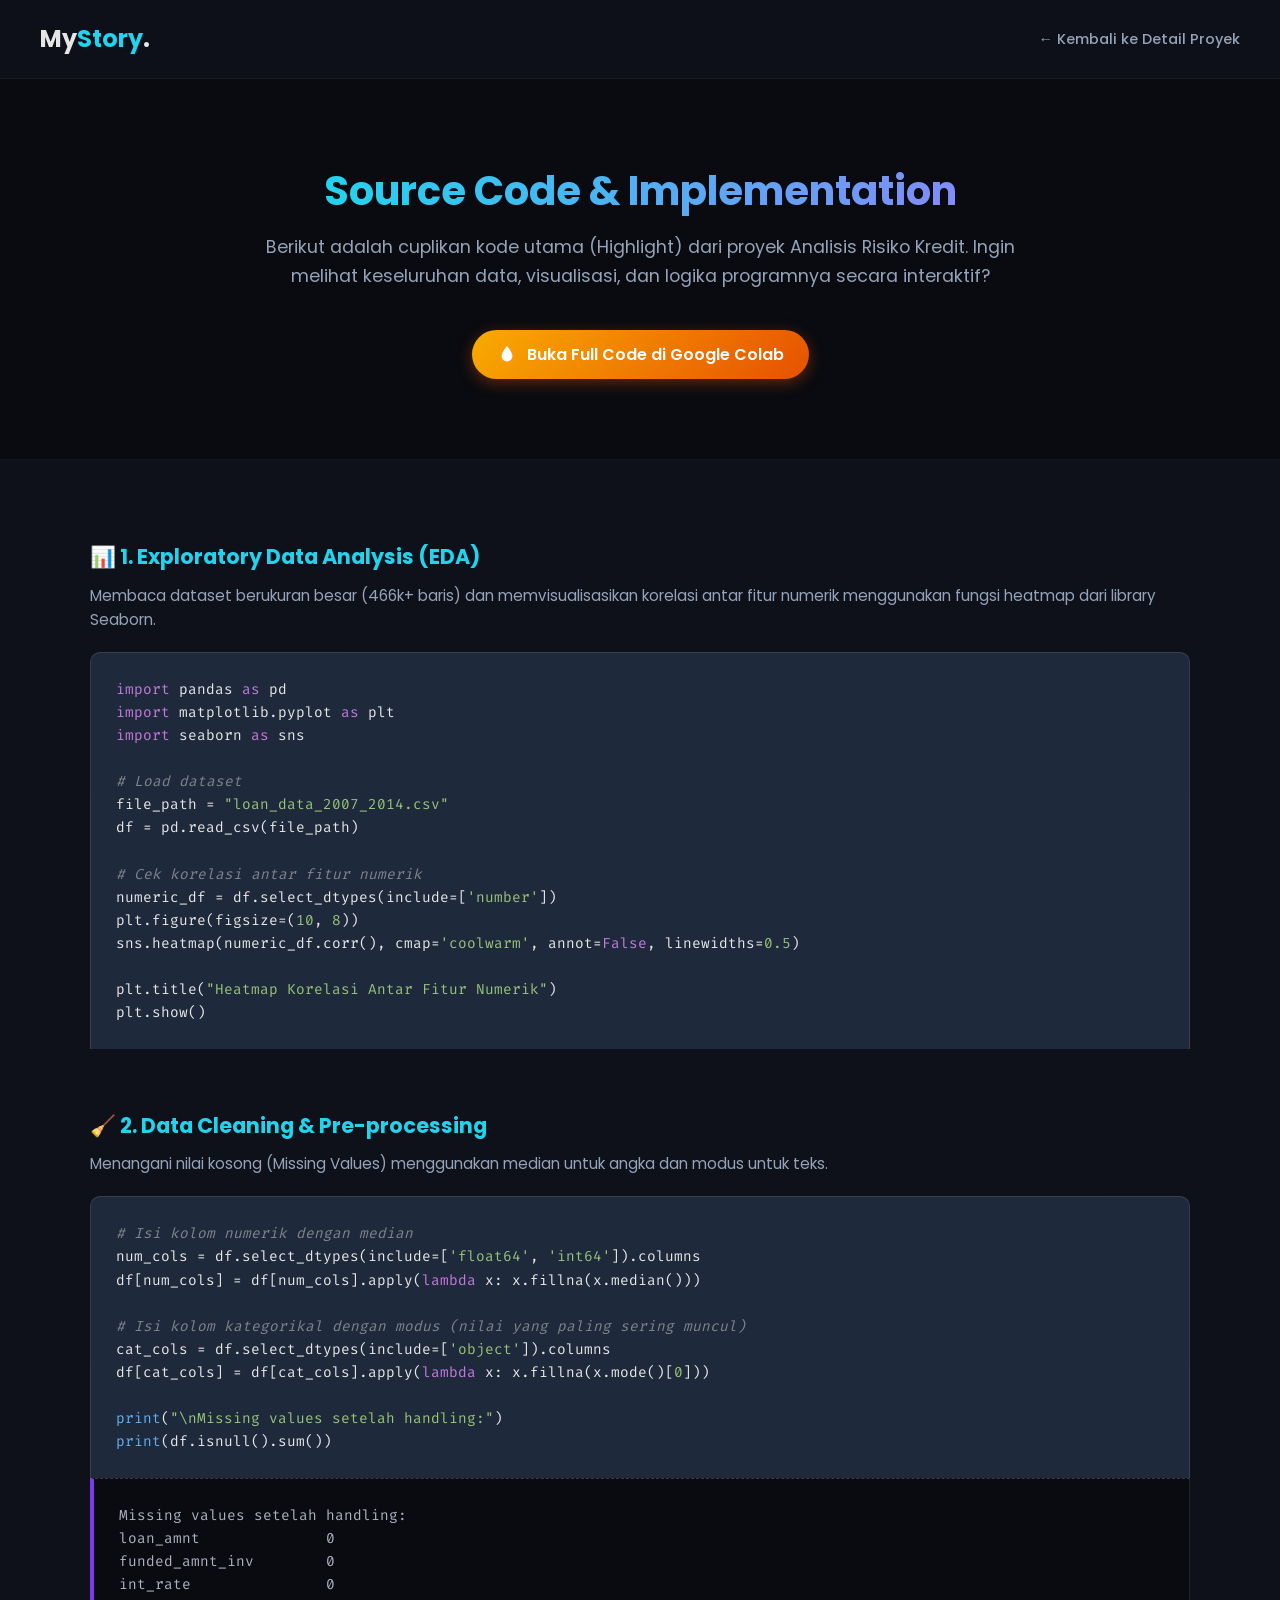
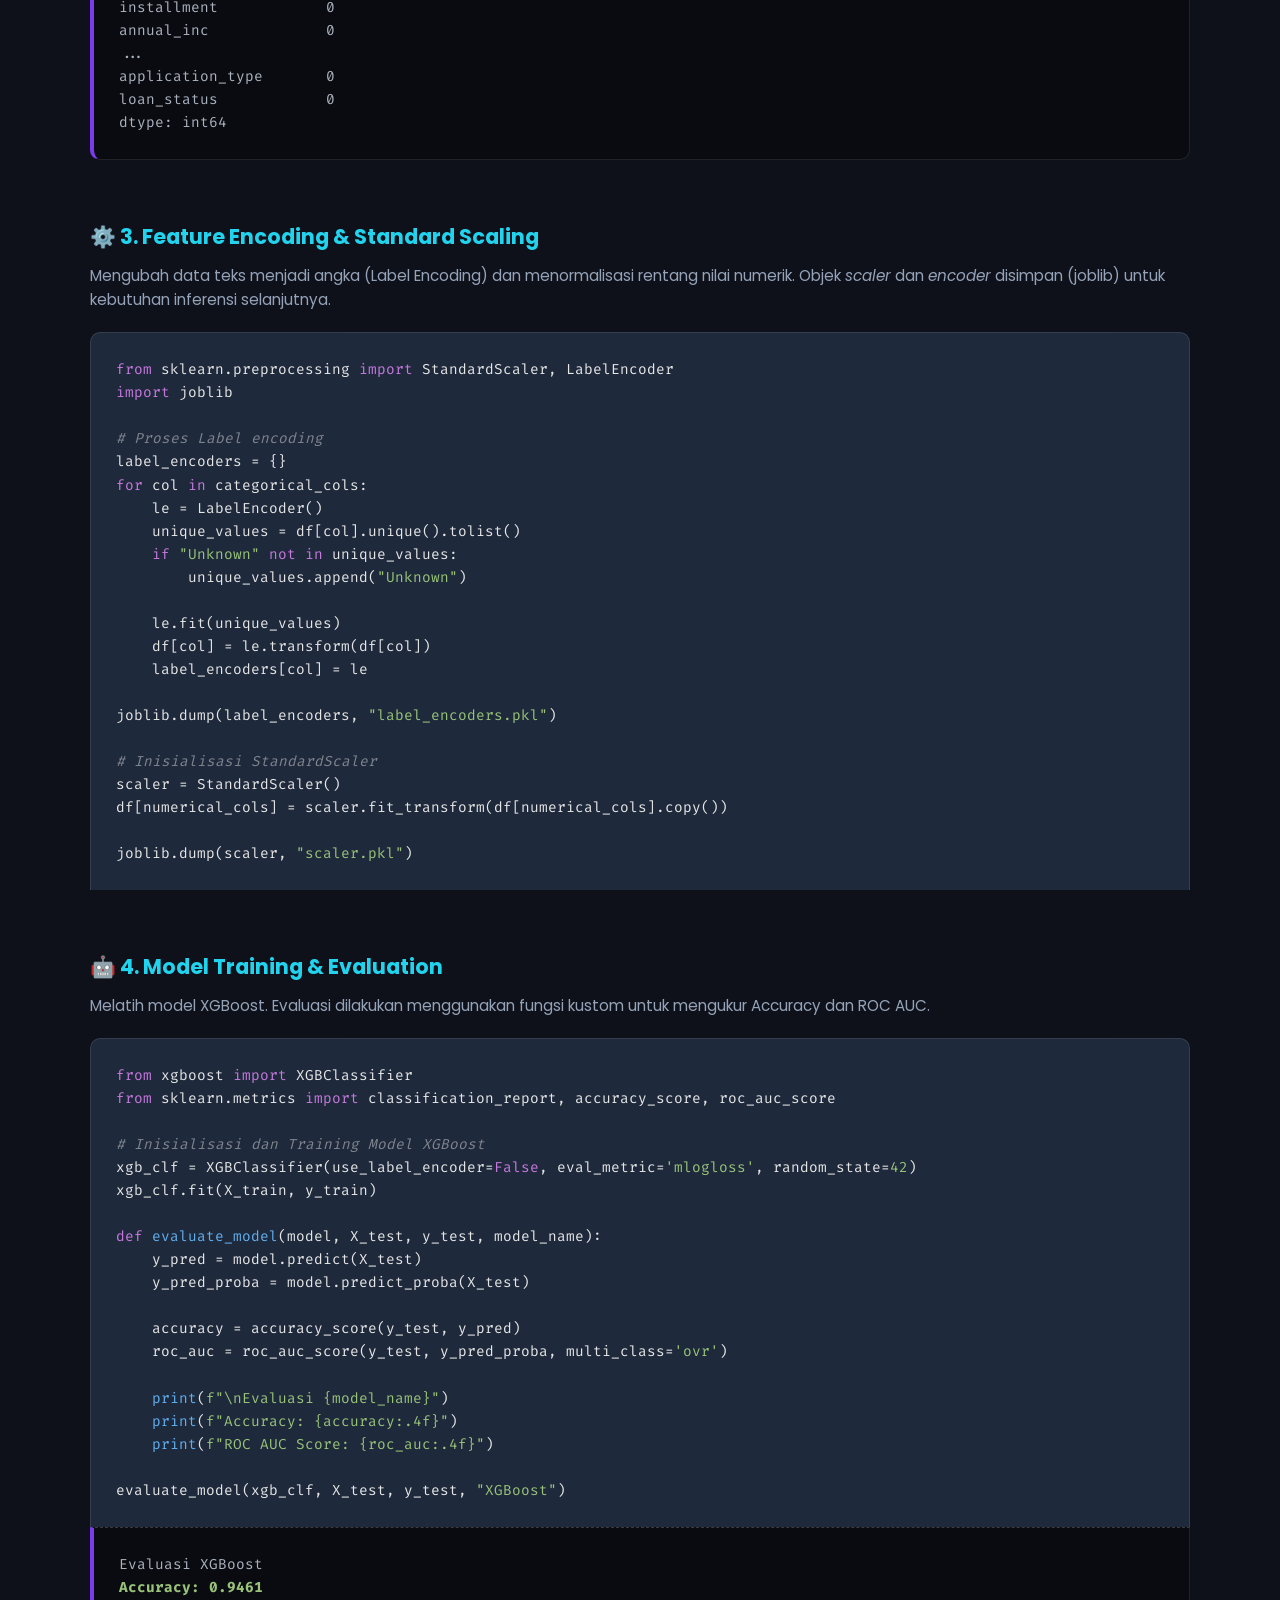
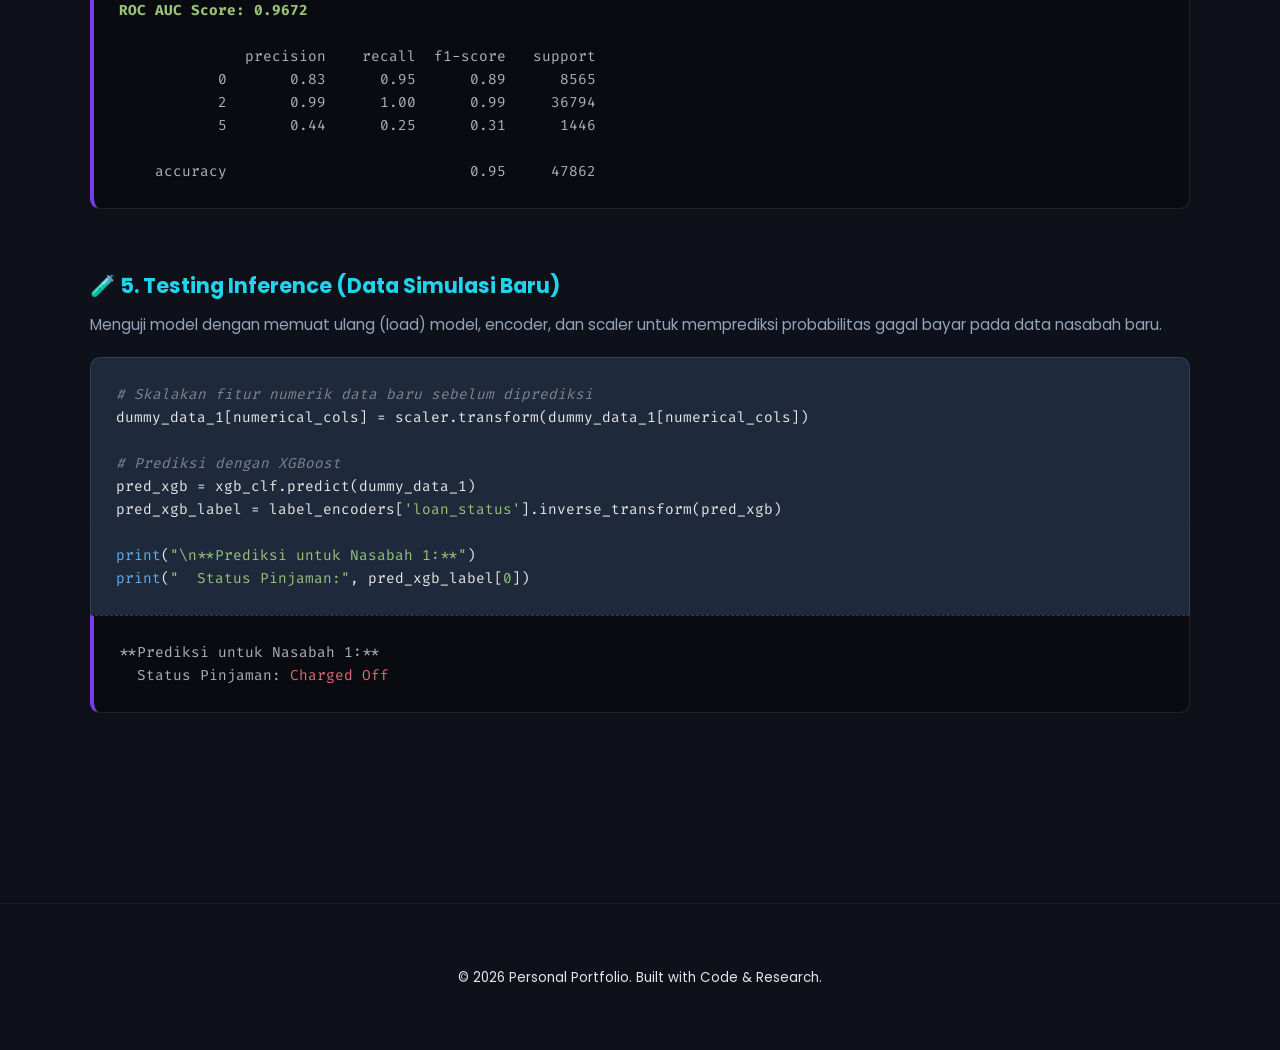
==== credit-risk-code.html @ fd3dce23 "Portofolio" ====
<!DOCTYPE html>
<html lang="id">
<head>
    <meta charset="UTF-8">
    <meta name="viewport" content="width=device-width, initial-scale=1.0">
    <title>Source Code - Credit Risk Analysis</title>
    <link rel="stylesheet" href="style.css">
    <link href="https://fonts.googleapis.com/css2?family=Poppins:wght@300;400;500;600;700&display=swap" rel="stylesheet">
    <link href="https://fonts.googleapis.com/css2?family=Fira+Code:wght@400;500&display=swap" rel="stylesheet">
    <style>
        /* CSS Khusus untuk Tampilan Kode & Output */
        .code-section { margin-bottom: 60px; }
        .code-section h3 { margin-bottom: 10px; color: var(--secondary); font-size: 1.3rem; display: flex; align-items: center; gap: 10px; }
        .code-desc { color: var(--text-muted); margin-bottom: 20px; font-size: 0.95rem; }
        
        .code-block {
            background-color: #1e293b;
            border-radius: 10px 10px 0 0;
            padding: 25px;
            overflow-x: auto;
            border: 1px solid rgba(255,255,255,0.1);
            border-bottom: none;
        }
        
        .output-block {
            background-color: #090b10;
            border-radius: 0 0 10px 10px;
            padding: 25px;
            overflow-x: auto;
            border: 1px solid rgba(255,255,255,0.1);
            border-top: 1px dashed rgba(255,255,255,0.2);
            border-left: 4px solid var(--primary);
        }

        pre { margin: 0; font-family: 'Fira Code', monospace; font-size: 0.9rem; line-height: 1.6; }
        code { font-family: inherit; }
        
        /* Pewarnaan Syntax */
        .keyword { color: #c678dd; } 
        .function { color: #61afef; } 
        .string { color: #98c379; } 
        .comment { color: #7f848e; font-style: italic; } 
        .method { color: #e5c07b; }
        .variable { color: #e06c75; }
        .output-text { color: #abb2bf; } 
        .output-highlight { color: #98c379; font-weight: bold; }

        /* Tombol Colab */
        .btn-colab {
            display: inline-flex;
            align-items: center;
            gap: 10px;
            background: linear-gradient(135deg, #f9ab00, #e65100);
            color: white;
            padding: 12px 25px;
            border-radius: 50px;
            font-weight: 600;
            margin-top: 20px;
            transition: 0.3s;
            box-shadow: 0 4px 15px rgba(230, 81, 0, 0.4);
        }
        .btn-colab:hover {
            transform: translateY(-3px);
            box-shadow: 0 6px 20px rgba(230, 81, 0, 0.6);
            color: white;
        }
    </style>
</head>
<body>

    <header class="navbar fade-in reveal">
        <div class="logo">My<span class="highlight">Story</span>.</div>
        <nav>
            <ul>
                <li><a href="credit-risk-detail.html">&larr; Kembali ke Detail Proyek</a></li>
            </ul>
        </nav>
    </header>

    <section class="section-padding bg-darker reveal" style="text-align: center; border-bottom: 1px solid rgba(255,255,255,0.05);">
        <div class="container fade-in-up">
            <h1 style="font-size: 2.5rem; margin-bottom: 10px;">
                <span class="gradient-text">Source Code & Implementation</span>
            </h1>
            <p style="color: var(--text-muted); max-width: 800px; margin: 0 auto; font-size: 1.1rem; margin-bottom: 20px;">
                Berikut adalah cuplikan kode utama (Highlight) dari proyek Analisis Risiko Kredit. Ingin melihat keseluruhan data, visualisasi, dan logika programnya secara interaktif?
            </p>
            <a href="https://colab.research.google.com/drive/1jt9nJ4Y6z5qklBGFWO9bXK5kYO_zMzIw?usp=sharing" target="_blank" rel="noopener noreferrer" class="btn-colab">
                <svg width="20" height="20" viewBox="0 0 24 24" fill="none" xmlns="http://www.w3.org/2000/svg">
                    <path d="M12.0001 2.5C12.0001 2.5 5.5001 10 5.5001 14.5C5.5001 18.0899 8.4102 21 12.0001 21C15.59 21 18.5001 18.0899 18.5001 14.5C18.5001 10 12.0001 2.5 12.0001 2.5Z" fill="currentColor"/>
                </svg>
                Buka Full Code di Google Colab
            </a>
        </div>
    </section>

    <main class="container section-padding reveal">
        
        <div class="code-section fade-in-up delay-1">
            <h3>📊 1. Exploratory Data Analysis (EDA)</h3>
            <p class="code-desc">Membaca dataset berukuran besar (466k+ baris) dan memvisualisasikan korelasi antar fitur numerik menggunakan fungsi heatmap dari library Seaborn.</p>
            
            <div class="code-block">
<pre><code><span class="keyword">import</span> pandas <span class="keyword">as</span> pd
<span class="keyword">import</span> matplotlib.pyplot <span class="keyword">as</span> plt
<span class="keyword">import</span> seaborn <span class="keyword">as</span> sns

<span class="comment"># Load dataset</span>
file_path = <span class="string">"loan_data_2007_2014.csv"</span>
df = pd.read_csv(file_path)

<span class="comment"># Cek korelasi antar fitur numerik</span>
numeric_df = df.select_dtypes(include=[<span class="string">'number'</span>])
plt.figure(figsize=(<span class="string">10</span>, <span class="string">8</span>))
sns.heatmap(numeric_df.corr(), cmap=<span class="string">'coolwarm'</span>, annot=<span class="keyword">False</span>, linewidths=<span class="string">0.5</span>)

plt.title(<span class="string">"Heatmap Korelasi Antar Fitur Numerik"</span>)
plt.show()</code></pre>
            </div>
        </div>

        <div class="code-section fade-in-up">
            <h3>🧹 2. Data Cleaning & Pre-processing</h3>
            <p class="code-desc">Menangani nilai kosong (Missing Values) menggunakan median untuk angka dan modus untuk teks.</p>
            
            <div class="code-block">
<pre><code><span class="comment"># Isi kolom numerik dengan median</span>
num_cols = df.select_dtypes(include=[<span class="string">'float64'</span>, <span class="string">'int64'</span>]).columns
df[num_cols] = df[num_cols].apply(<span class="keyword">lambda</span> x: x.fillna(x.median()))

<span class="comment"># Isi kolom kategorikal dengan modus (nilai yang paling sering muncul)</span>
cat_cols = df.select_dtypes(include=[<span class="string">'object'</span>]).columns
df[cat_cols] = df[cat_cols].apply(<span class="keyword">lambda</span> x: x.fillna(x.mode()[<span class="string">0</span>]))

<span class="function">print</span>(<span class="string">"\nMissing values setelah handling:"</span>)
<span class="function">print</span>(df.isnull().sum())</code></pre>
            </div>
            <div class="output-block">
<pre class="output-text"><code>Missing values setelah handling:
loan_amnt              0
funded_amnt_inv        0
int_rate               0
installment            0
annual_inc             0
...
application_type       0
loan_status            0
dtype: int64</code></pre>
            </div>
        </div>

        <div class="code-section fade-in-up">
            <h3>⚙️ 3. Feature Encoding & Standard Scaling</h3>
            <p class="code-desc">Mengubah data teks menjadi angka (Label Encoding) dan menormalisasi rentang nilai numerik. Objek <em>scaler</em> dan <em>encoder</em> disimpan (joblib) untuk kebutuhan inferensi selanjutnya.</p>
            
            <div class="code-block">
<pre><code><span class="keyword">from</span> sklearn.preprocessing <span class="keyword">import</span> StandardScaler, LabelEncoder
<span class="keyword">import</span> joblib

<span class="comment"># Proses Label encoding</span>
label_encoders = {} 
<span class="keyword">for</span> col <span class="keyword">in</span> categorical_cols:
    le = LabelEncoder()
    unique_values = df[col].unique().tolist()
    <span class="keyword">if</span> <span class="string">"Unknown"</span> <span class="keyword">not in</span> unique_values:
        unique_values.append(<span class="string">"Unknown"</span>)
    
    le.fit(unique_values)
    df[col] = le.transform(df[col])
    label_encoders[col] = le

joblib.dump(label_encoders, <span class="string">"label_encoders.pkl"</span>)

<span class="comment"># Inisialisasi StandardScaler</span>
scaler = StandardScaler()
df[numerical_cols] = scaler.fit_transform(df[numerical_cols].copy())

joblib.dump(scaler, <span class="string">"scaler.pkl"</span>)</code></pre>
            </div>
        </div>

        <div class="code-section fade-in-up">
            <h3>🤖 4. Model Training & Evaluation</h3>
            <p class="code-desc">Melatih model XGBoost. Evaluasi dilakukan menggunakan fungsi kustom untuk mengukur Accuracy dan ROC AUC.</p>
            
            <div class="code-block">
<pre><code><span class="keyword">from</span> xgboost <span class="keyword">import</span> XGBClassifier
<span class="keyword">from</span> sklearn.metrics <span class="keyword">import</span> classification_report, accuracy_score, roc_auc_score

<span class="comment"># Inisialisasi dan Training Model XGBoost</span>
xgb_clf = XGBClassifier(use_label_encoder=<span class="keyword">False</span>, eval_metric=<span class="string">'mlogloss'</span>, random_state=<span class="string">42</span>)
xgb_clf.fit(X_train, y_train)

<span class="keyword">def</span> <span class="function">evaluate_model</span>(model, X_test, y_test, model_name):
    y_pred = model.predict(X_test)
    y_pred_proba = model.predict_proba(X_test)
    
    accuracy = accuracy_score(y_test, y_pred)
    roc_auc = roc_auc_score(y_test, y_pred_proba, multi_class=<span class="string">'ovr'</span>)
    
    <span class="function">print</span>(<span class="string">f"\nEvaluasi {model_name}"</span>)
    <span class="function">print</span>(<span class="string">f"Accuracy: {accuracy:.4f}"</span>)
    <span class="function">print</span>(<span class="string">f"ROC AUC Score: {roc_auc:.4f}"</span>)

evaluate_model(xgb_clf, X_test, y_test, <span class="string">"XGBoost"</span>)</code></pre>
            </div>
            
            <div class="output-block">
<pre class="output-text"><code>Evaluasi XGBoost
<span class="output-highlight">Accuracy: 0.9461</span>
<span class="output-highlight">ROC AUC Score: 0.9672</span>

              precision    recall  f1-score   support
           0       0.83      0.95      0.89      8565
           2       0.99      1.00      0.99     36794
           5       0.44      0.25      0.31      1446

    accuracy                           0.95     47862</code></pre>
            </div>
        </div>

        <div class="code-section fade-in-up">
            <h3>🧪 5. Testing Inference (Data Simulasi Baru)</h3>
            <p class="code-desc">Menguji model dengan memuat ulang (load) model, encoder, dan scaler untuk memprediksi probabilitas gagal bayar pada data nasabah baru.</p>
            
            <div class="code-block">
<pre><code><span class="comment"># Skalakan fitur numerik data baru sebelum diprediksi</span>
dummy_data_1[numerical_cols] = scaler.transform(dummy_data_1[numerical_cols])

<span class="comment"># Prediksi dengan XGBoost</span>
pred_xgb = xgb_clf.predict(dummy_data_1)
pred_xgb_label = label_encoders[<span class="string">'loan_status'</span>].inverse_transform(pred_xgb)

<span class="function">print</span>(<span class="string">"\n**Prediksi untuk Nasabah 1:**"</span>)
<span class="function">print</span>(<span class="string">"  Status Pinjaman:"</span>, pred_xgb_label[<span class="string">0</span>])</code></pre>
            </div>
            
            <div class="output-block">
<pre class="output-text"><code>**Prediksi untuk Nasabah 1:**
  Status Pinjaman: <span class="variable">Charged Off</span></code></pre>
            </div>
        </div>

    </main>

    <footer>
        <div class="container">
            <small>&copy; 2026 Personal Portfolio. Built with Code & Research.</small>
        </div>
    </footer>

    <script src="script.js"></script>
</body>
</html>
---- style.css ----
/* --- 1. VARIABLES & RESET --- */
:root {
    --bg-dark: #0f111a;
    --bg-card: #161b22;
    --bg-darker: #090b10;
    --text-main: #e6e6e6;
    --text-muted: #94a3b8;
    
    /* Neon Accents */
    --primary: #7c3aed; 
    --secondary: #22d3ee; 
    --accent-glow: rgba(99, 102, 241, 0.5);
    
    /* Gradients */
    --grad-text: linear-gradient(90deg, #22d3ee, #818cf8);
    --grad-1: linear-gradient(135deg, #6366f1, #ec4899);
    --grad-2: linear-gradient(135deg, #3b82f6, #14b8a6);
    --grad-3: linear-gradient(135deg, #10b981, #a3e635);
    --grad-4: linear-gradient(135deg, #f59e0b, #ef4444);
}

* { margin: 0; padding: 0; box-sizing: border-box; }
html { scroll-behavior: smooth; }

body {
    background-color: var(--bg-dark);
    color: var(--text-main);
    font-family: 'Poppins', sans-serif;
    line-height: 1.6;
    overflow-x: hidden;
}

a { text-decoration: none; color: inherit; transition: 0.3s; }
ul { list-style: none; }

/* UTILS */
.container { max-width: 1100px; margin: 0 auto; padding: 0 20px; }
.section-padding { padding: 80px 0; }
.highlight { color: var(--secondary); }
.bg-darker { background-color: var(--bg-darker); }

/* ANIMATIONS */
@keyframes fadeInUp { from { opacity: 0; transform: translateY(30px); } to { opacity: 1; transform: translateY(0); } }
@keyframes float { 0%, 100% { transform: translateY(0); } 50% { transform: translateY(-15px); } }
@keyframes fadeEffect { from {opacity: 0;} to {opacity: 1;} }

.fade-in-up { animation: fadeInUp 1s ease-out forwards; opacity: 0; }
.delay-1 { animation-delay: 0.2s; }
.delay-2 { animation-delay: 0.4s; }
.delay-3 { animation-delay: 0.6s; }

/* Objek Observer Animasi */
.reveal { opacity: 0; transition: all 1s ease-in-out; }
.reveal.active { opacity: 1; }

/* --- HEADER --- */
.navbar {
    display: flex; justify-content: space-between; align-items: center;
    padding: 20px 40px; background: rgba(15, 17, 26, 0.85); backdrop-filter: blur(10px);
    position: sticky; top: 0; z-index: 1000; border-bottom: 1px solid rgba(255,255,255,0.05);
}
.logo { font-size: 1.5rem; font-weight: 700; }
.navbar ul { display: flex; gap: 25px; }
.navbar a { font-size: 0.9rem; color: var(--text-muted); font-weight: 500; }
.navbar a:hover { color: var(--secondary); }

/* --- HERO PERSONAL --- */
.hero-personal { min-height: 90vh; display: flex; align-items: center; padding: 50px 0; }
.hero-layout { display: flex; align-items: center; justify-content: space-between; gap: 50px; }

.hero-text { flex: 1; }
.greeting { color: var(--primary); font-weight: 600; letter-spacing: 1px; margin-bottom: 10px; display: block; }
.hero-text h1 { font-size: 3rem; line-height: 1.2; margin-bottom: 20px; }
.gradient-text { background: var(--grad-text); -webkit-background-clip: text; -webkit-text-fill-color: transparent; }
.bio-desc { color: var(--text-muted); font-size: 1.1rem; margin-bottom: 30px; max-width: 500px; }

.social-links { display: flex; gap: 15px; align-items: center;}
.social-btn {
    padding: 10px 25px; border: 1px solid rgba(255,255,255,0.1); border-radius: 50px;
    font-size: 0.9rem; background: rgba(255,255,255,0.03); color: var(--text-main);
}
.social-btn:hover { background: var(--primary); border-color: var(--primary); color: white; transform: translateY(-3px); }
.btn-primary { background: var(--primary); color: white; font-weight: bold; transition: 0.3s; }
.btn-primary:hover { box-shadow: 0 5px 20px var(--accent-glow); transform: translateY(-3px); }

/* Hero Image & Profile */
.hero-image { flex: 1; display: flex; justify-content: center; position: relative; }
.profile-frame {
    width: 350px; height: 350px;
    border-radius: 30% 70% 70% 30% / 30% 30% 70% 70%;
    overflow: hidden;
    border: 3px solid rgba(255,255,255,0.1);
    box-shadow: 0 0 50px rgba(124, 58, 237, 0.2);
    background: #1e293b;
    animation: float 6s ease-in-out infinite;
    position: relative; z-index: 2;
}
.profile-img { width: 100%; height: 100%; object-fit: cover; }

.floating-badge {
    position: absolute; background: #1e293b; padding: 10px 20px; border-radius: 50px;
    border: 1px solid rgba(255,255,255,0.1); font-weight: 600; font-size: 0.9rem;
    box-shadow: 0 10px 20px rgba(0,0,0,0.3); z-index: 3;
}
.badge-1 { top: 20px; left: 20px; color: #fbbf24; animation: float 5s ease-in-out infinite reverse; }
.badge-2 { bottom: 40px; right: 20px; color: #22d3ee; animation: float 7s ease-in-out infinite; }

/* --- TIMELINE --- */
.timeline { position: relative; max-width: 800px; margin: 50px auto; }
.timeline::after {
    content: ''; position: absolute; width: 4px; background-color: rgba(255,255,255,0.1);
    top: 0; bottom: 0; left: 50%; margin-left: -2px; border-radius: 2px;
}
.timeline-item { padding: 10px 40px; position: relative; width: 50%; box-sizing: border-box; }
.timeline-item::after {
    content: ''; position: absolute; width: 16px; height: 16px; right: -8px; top: 24px;
    background-color: var(--bg-dark); border: 3px solid var(--secondary); border-radius: 50%; z-index: 1;
}
.left { left: 0; text-align: right; }
.right { left: 50%; text-align: left; }
.right::after { left: -8px; }

.timeline-item .content {
    padding: 20px; background: var(--bg-card); border-radius: 12px;
    border: 1px solid rgba(255,255,255,0.05); transition: 0.3s;
}
.timeline-item .content:hover { border-color: var(--secondary); transform: translateY(-3px); }
.time { font-size: 0.85rem; color: var(--secondary); font-weight: bold; display: block; margin: 5px 0; }
.timeline-item p { color: var(--text-muted); font-size: 0.9rem; }

/* --- PROJECTS --- */
.section-title { font-size: 2rem; margin-bottom: 20px; text-align: center; }
.category-title { font-size: 1.2rem; margin-bottom: 30px; color: var(--text-muted); border-left: 3px solid var(--primary); padding-left: 15px; }

.grid-3 { display: grid; grid-template-columns: repeat(auto-fit, minmax(300px, 1fr)); gap: 25px; }
.grid-2 { display: grid; grid-template-columns: repeat(auto-fit, minmax(400px, 1fr)); gap: 25px; }

.card { background: var(--bg-card); border-radius: 16px; overflow: hidden; border: 1px solid rgba(255,255,255,0.05); transition: 0.3s; display: flex; flex-direction: column;}
.card:hover { transform: translateY(-10px); border-color: rgba(255,255,255,0.2); box-shadow: 0 15px 30px rgba(0,0,0,0.3); }

/* Featured Card (Masterpiece) - Diperbarui untuk memberi jarak dari border */
.featured-card { 
    flex-direction: row; 
    border: 1px solid var(--primary); 
    background: linear-gradient(to right, #161b22, #0f111a); 
    margin-bottom: 60px;
    padding: 30px; /* Jarak antara garis ungu dengan gambar dan teks */
    gap: 30px; /* Jarak antara sisi gambar dengan sisi teks */
    border-radius: 24px; /* Membuat sudut garis ungu lebih melengkung agar serasi */
}

.card-image { 
    width: 50%; 
    position: relative; 
    border-radius: 12px; 
    overflow: hidden; 
    min-height: 350px; 
}

/* Logic untuk Carousel Slides */
.carousel-slide { 
    display: none; 
    width: 100%; 
    height: 100%; 
    object-fit: cover; 
    animation: fadeEffect 0.5s; 
    position: absolute; 
    top: 0; 
    left: 0; 
}
.carousel-slide.active { 
    display: block; 
}

/* Diperbarui: padding dikurangi karena container utama sudah memiliki padding */
.card-info { 
    padding: 10px; 
    width: 50%; 
    display: flex; 
    flex-direction: column; 
    justify-content: center; 
}
.tag-highlight { background: rgba(99, 102, 241, 0.15); color: #818cf8; padding: 6px 14px; border-radius: 20px; font-size: 0.8rem; font-weight: bold; width: fit-content; margin-bottom: 15px;}

/* Navigasi Carousel */
.carousel-nav {
    position: absolute; top: 0; left: 0; width: 100%; height: 100%;
    display: flex; align-items: center; justify-content: space-between;
    padding: 0 15px; pointer-events: none;
    z-index: 10;
}
.carousel-btn {
    pointer-events: auto;
    background: rgba(0, 0, 0, 0.4); border: none; color: var(--secondary);
    font-size: 1.5rem; cursor: pointer; width: 45px; height: 45px;
    border-radius: 50%; display: flex; align-items: center; justify-content: center;
    backdrop-filter: blur(5px); transition: background 0.3s, transform 0.2s;
}
.carousel-btn:hover { background: rgba(0, 0, 0, 0.8); transform: scale(1.1); color: #fff; }

/* Standard Card */
.card-header { height: 120px; width: 100%; }
.gradient-1 { background: var(--grad-1); }
.gradient-2 { background: var(--grad-2); }
.gradient-3 { background: var(--grad-3); }
.gradient-4 { background: var(--grad-4); }

.card-body { padding: 25px; flex-grow: 1; display: flex; flex-direction: column; }
.card-body h3 { margin-bottom: 10px; font-size: 1.2rem; }
.card-body p { color: var(--text-muted); font-size: 0.95rem; margin-bottom: 20px; flex-grow: 1; }

.tech-stack { margin-top: auto; display: flex; gap: 8px; flex-wrap: wrap; }
.tech-stack span { font-size: 0.75rem; padding: 4px 10px; background: rgba(255,255,255,0.05); border-radius: 6px; color: var(--text-muted); border: 1px solid rgba(255,255,255,0.05); }

/* Pills & Icons */
.pill-blue { color: #60a5fa; background: rgba(96, 165, 250, 0.1) !important; border-color: rgba(96, 165, 250, 0.2) !important; }
.pill-green { color: #34d399; background: rgba(52, 211, 153, 0.1) !important; border-color: rgba(52, 211, 153, 0.2) !important; }
.pill-orange { color: #fb923c; background: rgba(251, 146, 60, 0.1) !important; border-color: rgba(251, 146, 60, 0.2) !important; }
.pill-purple { color: #a855f7; background: rgba(168, 85, 247, 0.1) !important; border-color: rgba(168, 85, 247, 0.2) !important; }
.icon-title { display: flex; align-items: center; gap: 10px; margin-bottom: 10px; }
.icon { font-size: 1.4rem; }
.link-arrow { display: inline-block; margin-top: 20px; color: var(--secondary); font-weight: 600; font-size: 0.9rem; }

/* FOOTER */
footer { text-align: center; padding: 60px 0; border-top: 1px solid rgba(255,255,255,0.05); margin-top: 50px; }
.footer-link { color: var(--primary); font-weight: bold; font-size: 1.2rem; }

/* RESPONSIVE */
@media (max-width: 768px) {
    .hero-layout { flex-direction: column-reverse; text-align: center; }
    .social-links { justify-content: center; }
    
    /* Penyesuaian jarak di tampilan Mobile */
    .featured-card { 
        flex-direction: column; 
        padding: 20px; /* Jarak padding dikurangi sedikit di HP agar tidak makan tempat */
        gap: 20px;
    }
    
    .card-image { 
        width: 100%; 
        border-radius: 12px; /* Radius dikembalikan ke semua sisi karena tidak menempel di border */
        min-height: 250px; 
    } 
    .card-info { width: 100%; padding: 0; }
    
    .timeline::after { left: 31px; }
    .timeline-item { width: 100%; padding-left: 70px; padding-right: 25px; text-align: left; }
    .timeline-item.right { left: 0; }
    .timeline-item::after { left: 21px; }
    .timeline-item.left { text-align: left; }
    .hero-text h1 { font-size: 2.5rem; }
}
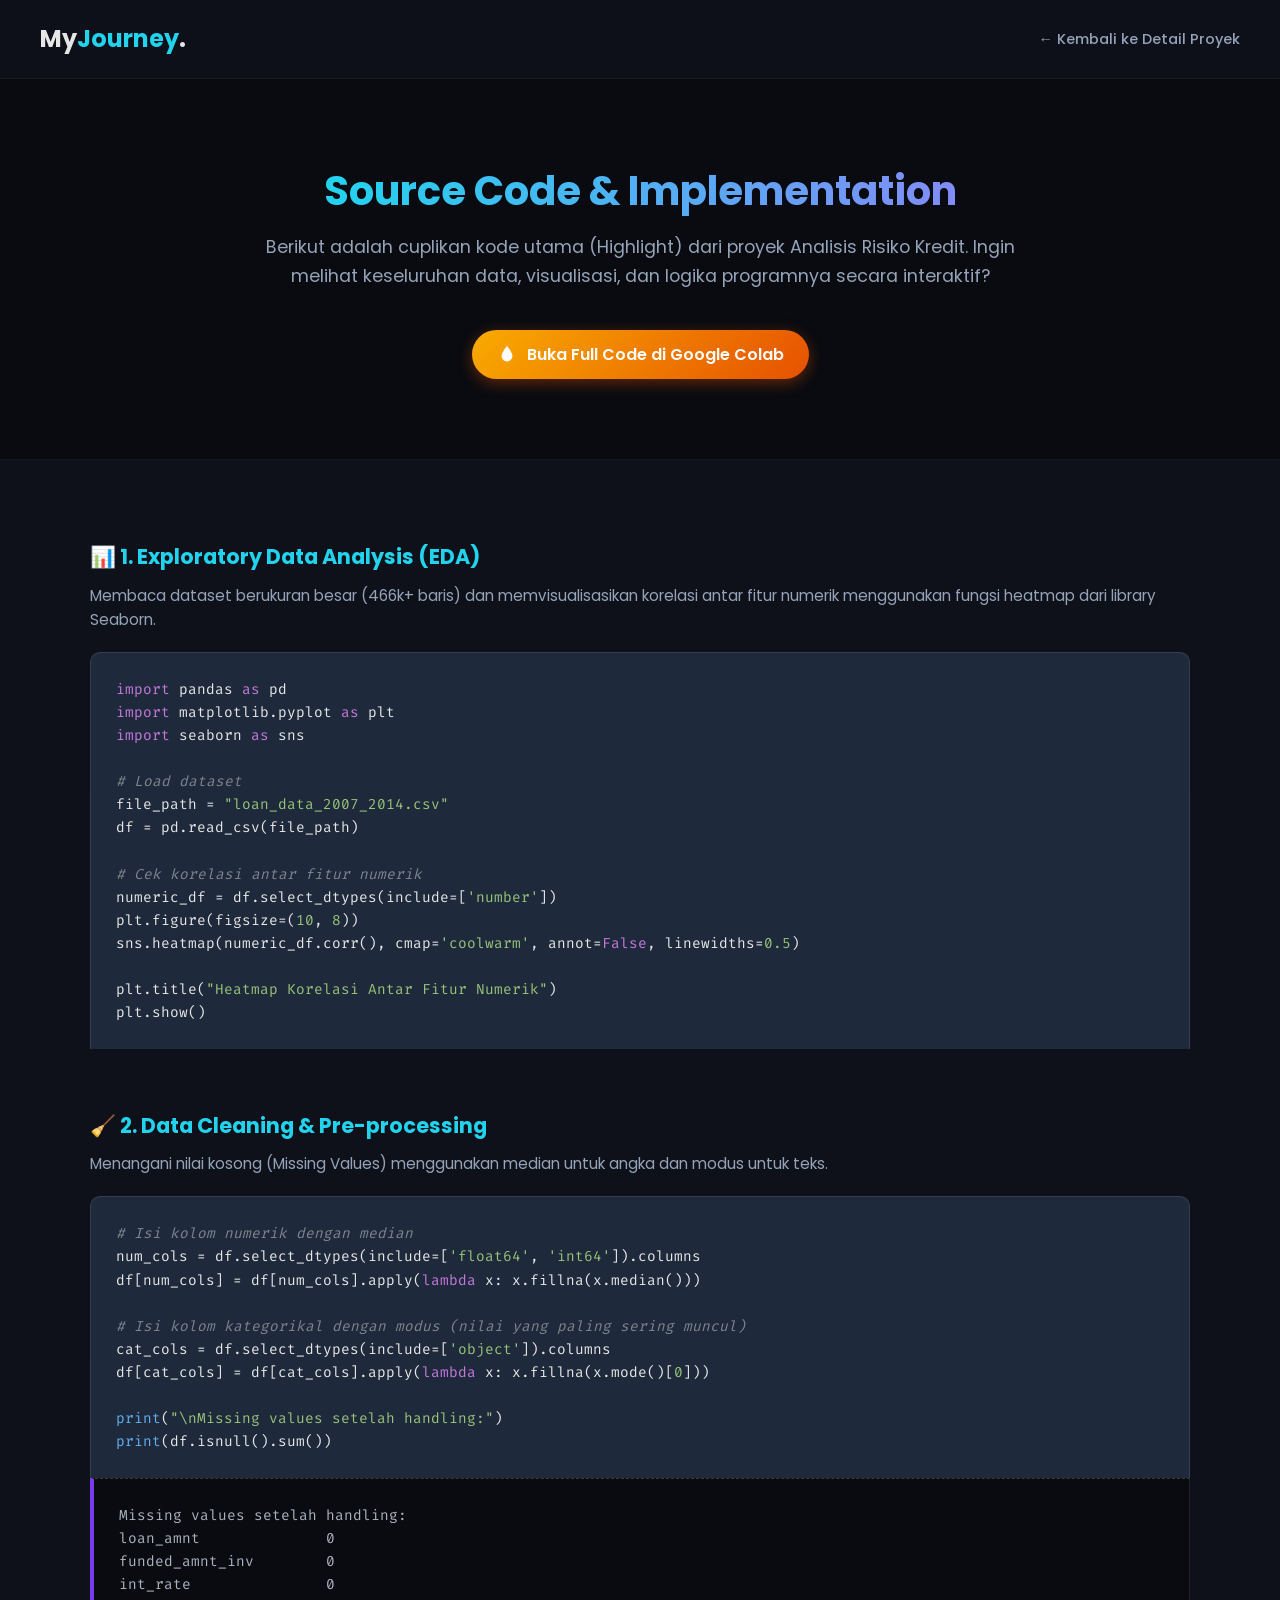
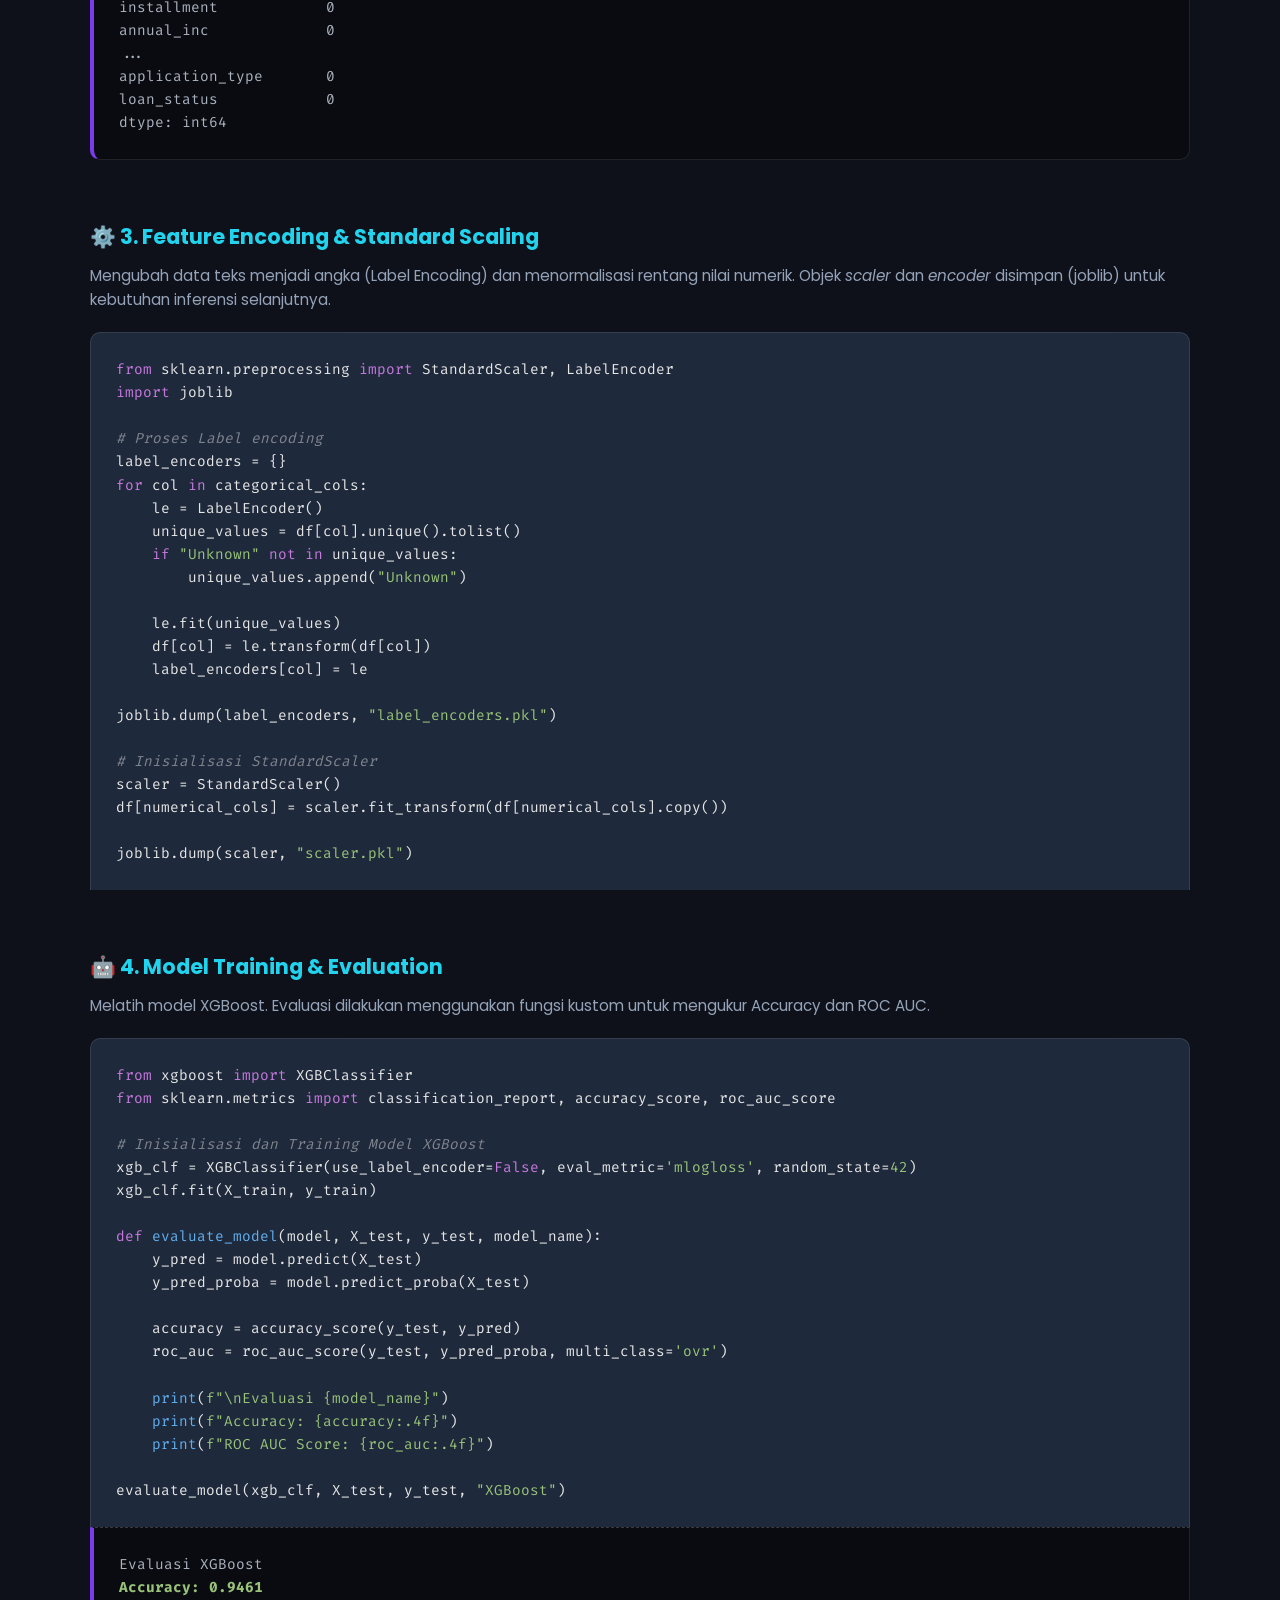
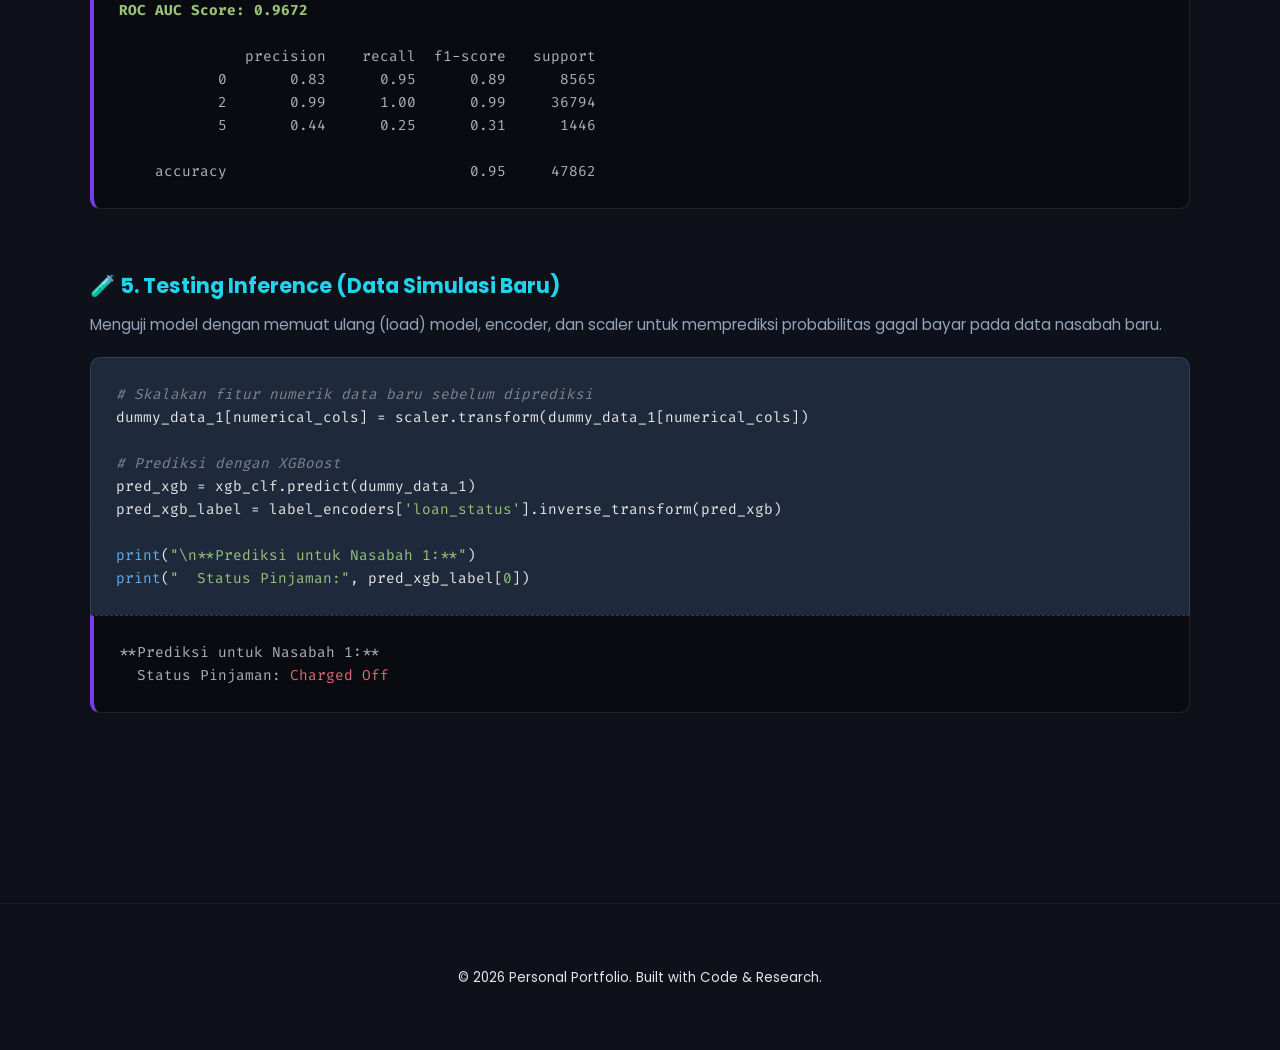
==== commit 562ff6ea: "Portofolio" ====
--- a/credit-risk-code.html
+++ b/credit-risk-code.html
@@ -69,7 +69,7 @@
 <body>
 
     <header class="navbar fade-in reveal">
-        <div class="logo">My<span class="highlight">Story</span>.</div>
+        <div class="logo">My<span class="highlight">Journey</span>.</div>
         <nav>
             <ul>
                 <li><a href="credit-risk-detail.html">&larr; Kembali ke Detail Proyek</a></li>
